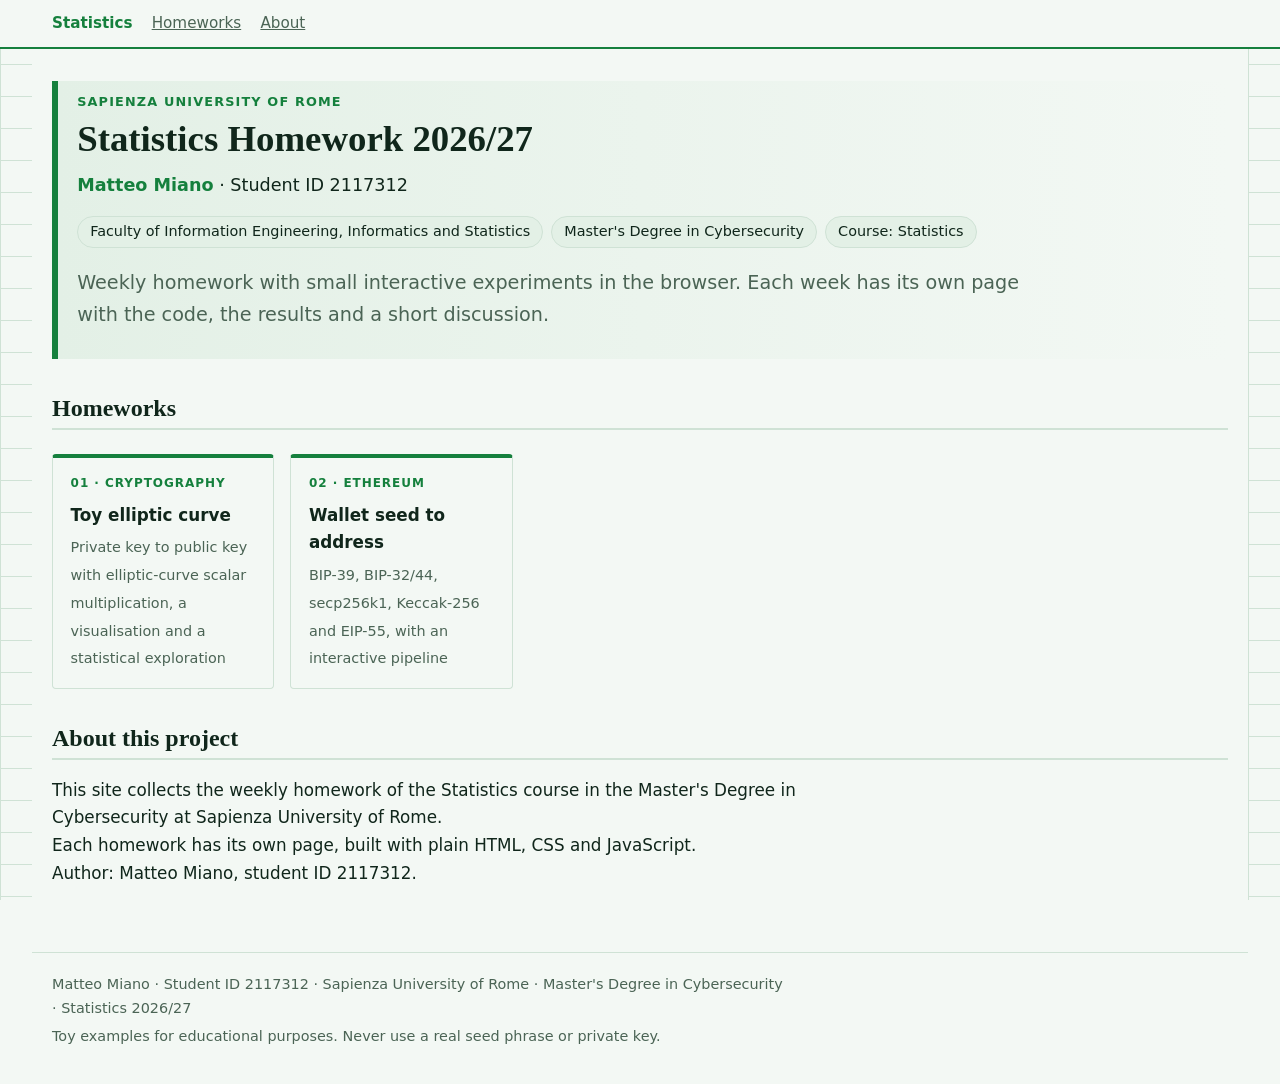
==== index.html @ bf19e07c "Add Homework 1 and 2" ====
<!DOCTYPE html>
<html lang="en">
<head>
<meta charset="utf-8">
<meta name="viewport" content="width=device-width, initial-scale=1">
<title>Statistics Homework 2026/27 | Sapienza</title>
<link rel="stylesheet" href="style.css">
</head>
<body>
<header class="site"><span class="brand">Statistics</span><a href="#homeworks">Homeworks</a><a href="#about">About</a></header>
<main>
  <div class="hero">
    <p class="eyebrow">Sapienza University of Rome</p>
    <h1>Statistics Homework 2026/27</h1>
    <p class="author"><strong>Matteo Miano</strong> · Student ID 2117312</p>
    <ul class="facts">
      <li>Faculty of Information Engineering, Informatics and Statistics</li>
      <li>Master's Degree in Cybersecurity</li>
      <li>Course: Statistics</li>
    </ul>
    <p class="lead">Weekly homework with small interactive experiments in the browser. Each week has its own page with the code, the results and a short discussion.</p>
  </div>

  <h2 id="homeworks">Homeworks</h2>
  <ul class="hw-grid">
    <li>
      <a class="hw-card" href="homework-01/index.html">
        <span class="tag">01 · Cryptography</span>
        <span class="name">Toy elliptic curve</span>
        <span class="meta">Private key to public key with elliptic-curve scalar multiplication, a visualisation and a statistical exploration</span>
      </a>
    </li>
    <li>
      <a class="hw-card" href="homework-02/index.html">
        <span class="tag">02 · Ethereum</span>
        <span class="name">Wallet seed to address</span>
        <span class="meta">BIP-39, BIP-32/44, secp256k1, Keccak-256 and EIP-55, with an interactive pipeline</span>
      </a>
    </li>
    <!-- Next homework: copy a block above, change the tag, name, text and link (homework-03/index.html).
         Not ready yet? Use this version instead (not clickable):
    <li>
      <div class="hw-card soon">
        <span class="tag">03</span>
        <span class="name">Coming soon</span>
      </div>
    </li>
    -->
  </ul>

  <h2 id="about">About this project</h2>
  <p>This site collects the weekly homework of the Statistics course in the Master's Degree in Cybersecurity at Sapienza University of Rome. 
    <br>Each homework has its own page, built with plain HTML, CSS and JavaScript. 
    <br>Author: Matteo Miano, student ID 2117312.</p>
</main>
<footer>
  <p>Matteo Miano · Student ID 2117312 · Sapienza University of Rome · Master's Degree in Cybersecurity · Statistics 2026/27</p>
  <p>Toy examples for educational purposes. Never use a real seed phrase or private key.</p>
</footer>
</body>
</html>
---- style.css ----
:root{
  --ink:#14213d; --muted:#5b6578; --paper:#f5f7fa; --line:#d5dbe6;
  --accent:#c2410c; --code-bg:#e9edf4;
  --serif:Georgia,"Times New Roman",serif;
  --sans:system-ui,-apple-system,"Segoe UI",Roboto,sans-serif;
  --mono:ui-monospace,SFMono-Regular,Menlo,Consolas,monospace;
}
@media (prefers-color-scheme:dark){
  :root{--ink:#e8ecf4; --muted:#9aa5ba; --paper:#0f1626; --line:#26314a; --accent:#fb923c; --code-bg:#1a2338;}
}
*{box-sizing:border-box}
html{-webkit-text-size-adjust:100%}
body{
  margin:0; color:var(--ink); background-color:var(--paper);
  background-image:linear-gradient(var(--line) 1px,transparent 1px),linear-gradient(90deg,var(--line) 1px,transparent 1px);
  background-size:32px 32px; background-attachment:fixed;
  font:1.05rem/1.65 var(--sans);
}
main,header.site,footer{max-width:46rem;margin:0 auto;padding:0 1.25rem}
header.site{padding-top:1.25rem;padding-bottom:.5rem;font-size:.95rem;color:var(--muted)}
header.site a{color:var(--muted)}
main{padding-top:1.5rem;padding-bottom:3rem;background:var(--paper)}
h1,h2,h3{font-family:var(--serif);line-height:1.2;font-weight:700}
h1{font-size:2.3rem;margin:.5rem 0 1rem}
h2{font-size:1.5rem;margin:2.2rem 0 .6rem}
h3{font-size:1.15rem;margin:1.5rem 0 .4rem}
p,li{max-width:68ch}
a{color:var(--accent)}
a:focus-visible,button:focus-visible,input:focus-visible{outline:3px solid var(--accent);outline-offset:2px}
code,pre,output{font-family:var(--mono);font-size:.92em}
code{background:var(--code-bg);padding:.1em .35em;border-radius:3px}
pre{background:var(--code-bg);padding:1rem;overflow-x:auto;border-radius:4px}
.lead{font-size:1.2rem;color:var(--muted)}
.hw-list{list-style:none;padding:0;margin:1.5rem 0}
.hw-list li{border-top:1px solid var(--line);padding:1rem 0}
.hw-list li:last-child{border-bottom:1px solid var(--line)}
.hw-list .status{color:var(--muted);font-size:.9rem}
.todo{border-left:4px solid var(--accent);padding:.1rem 1rem;color:var(--muted);background:var(--code-bg)}
.table-wrap{overflow-x:auto}
table{border-collapse:collapse;width:100%}
th,td{border-bottom:1px solid var(--line);padding:.4rem .7rem;text-align:left}
label{display:inline-block;margin:.3rem 1rem .3rem 0}
input{font:inherit;width:5rem;padding:.3rem .5rem;border:1px solid var(--line);background:var(--paper);color:var(--ink);border-radius:3px}
button{font:inherit;padding:.45rem 1rem;border:0;border-radius:3px;background:var(--ink);color:var(--paper);cursor:pointer}
canvas{max-width:100%;height:auto;border:1px solid var(--line);background:var(--paper)}
footer{padding-top:1rem;padding-bottom:2rem;color:var(--muted);font-size:.9rem;border-top:1px solid var(--line);background:var(--paper)}
footer p{margin:.25rem 0}
@media (max-width:30rem){h1{font-size:1.8rem}}

/* Landing page: grid of homework cards */
.hw-grid{display:grid;grid-template-columns:repeat(auto-fill,minmax(13rem,1fr));gap:1rem;margin:1.5rem 0;padding:0;list-style:none}
.hw-card{display:block;height:100%;padding:1rem 1.1rem;border:1px solid var(--line);background:var(--paper);color:var(--ink);text-decoration:none;border-radius:4px}
a.hw-card:hover{border-color:var(--accent)}
.hw-card .num{font:700 2rem/1 var(--serif);color:var(--accent)}
.hw-card .name{display:block;margin:.5rem 0 .25rem;font-weight:600}
.hw-card .meta{font-size:.9rem;color:var(--muted)}
.hw-card.soon{border-style:dashed;color:var(--muted)}
.hw-card.soon .num{color:var(--muted)}

.hw-card .num.small{font-size:1.4rem}
.msg{color:var(--accent);min-height:1.5em}
.bar{display:inline-block;height:.8rem;background:var(--accent);vertical-align:middle}
select{font:inherit;padding:.3rem .5rem;border:1px solid var(--line);background:var(--paper);color:var(--ink);border-radius:3px}
button:disabled{opacity:.5;cursor:default}
h4{font-family:var(--serif);margin:1.2rem 0 .3rem}
.note{border-left:4px solid var(--accent);padding:.1rem 1rem;background:var(--code-bg)}
.flow{font-family:var(--serif);font-size:1.15rem;line-height:1.8}
td code,th code{white-space:nowrap}
.break{word-break:break-all}

/* Green theme and new components */
:root{--ink:#10261b;--muted:#4b6455;--paper:#f3f8f4;--line:#cfe2d5;--accent:#15803d;--code-bg:#e3f0e6}
@media (prefers-color-scheme:dark){:root{--ink:#e4f2e8;--muted:#9bb8a5;--paper:#0b1710;--line:#1d3a2a;--accent:#4ade80;--code-bg:#13281c}}
button{background:var(--accent);color:#fff;font-weight:600}
@media (prefers-color-scheme:dark){button{color:#052e16}}
header.site{position:sticky;top:0;z-index:5;max-width:none;background:var(--paper);border-bottom:2px solid var(--accent);padding:.7rem max(1.25rem,calc((100% - 46rem)/2));display:flex;gap:1.2rem;flex-wrap:wrap;align-items:center}
header.site .brand{font-weight:700;color:var(--accent)}
.hero{border-left:6px solid var(--accent);padding:.6rem 1.2rem;margin:1rem 0 2rem;background:linear-gradient(90deg,var(--code-bg),transparent)}
.hero h1{margin:.3rem 0 .6rem}
.eyebrow{font-size:.8rem;letter-spacing:.09em;text-transform:uppercase;color:var(--accent);font-weight:700;margin:0}
.facts{list-style:none;padding:0;display:flex;flex-wrap:wrap;gap:.5rem;margin:1rem 0 .4rem}
.facts li{background:var(--code-bg);border:1px solid var(--line);padding:.2rem .75rem;border-radius:999px;font-size:.9rem}
.hw-card{border-top:4px solid var(--accent);transition:transform .15s,box-shadow .15s}
a.hw-card:hover{transform:translateY(-2px);box-shadow:0 4px 14px rgba(21,128,61,.2)}
.tag{display:block;font-size:.75rem;letter-spacing:.08em;text-transform:uppercase;color:var(--accent);font-weight:700}
.toc{border:1px solid var(--line);background:var(--code-bg);padding:.6rem 1rem;border-radius:4px;font-size:.95rem;margin:1rem 0}
.toc a{margin-right:.9rem;white-space:nowrap}
.pager{display:flex;justify-content:space-between;gap:1rem;margin-top:2.5rem;padding-top:1rem;border-top:1px solid var(--line)}
.legend{font-size:.9rem;color:var(--muted)}
.dot{display:inline-block;width:.8rem;height:.8rem;border-radius:50%;vertical-align:middle;margin:0 .3rem 0 .8rem}
.dot.grey{background:var(--muted)}.dot.acc{background:var(--accent)}.dot.ring{border:3px solid var(--ink)}
.refs li{margin:.3rem 0}
ol.demo li{margin:.8rem 0}
ol.demo code{display:block;margin-top:.2rem;word-break:break-all}
html{scroll-behavior:smooth;scroll-padding-top:4rem}

/* v3: wide layout, compact components, animations */
main,footer{max-width:76rem}
header.site{padding-left:max(1.25rem,calc((100% - 76rem)/2 + 1.25rem));padding-right:1.25rem}
header.site span{color:var(--muted)}
main{padding-top:1rem}
p,li{max-width:80ch}
.cols2 p,.cols2 li,.card p,.card li,.panel p,.panel li{max-width:none}
.cols2{columns:2 24rem;column-gap:2.5rem}
.cols2>*{break-inside:avoid-column}
.cols2 h4:first-child,.cols2 h3:first-child{margin-top:0}
.split{display:grid;grid-template-columns:minmax(0,1fr) minmax(0,1fr);gap:2rem;align-items:start}
@media (max-width:60rem){.split{grid-template-columns:minmax(0,1fr)}}
.panel{border:1px solid var(--line);background:var(--code-bg);border-radius:6px;padding:1rem 1.2rem}
.split>.panel.sticky{position:sticky;top:6.2rem}
.grid2{display:grid;grid-template-columns:repeat(auto-fit,minmax(20rem,1fr));gap:1.5rem}
.cards{display:grid;grid-template-columns:repeat(auto-fit,minmax(22rem,1fr));gap:1rem;margin:1rem 0}
.card{border:1px solid var(--line);border-top:4px solid var(--accent);border-radius:6px;padding:.2rem 1.1rem 1rem;background:var(--paper)}
.card h3{margin:.8rem 0 .4rem}
.hero.small{margin:.5rem 0 1rem}
section{margin-bottom:1rem}
h2{border-bottom:2px solid var(--line);padding-bottom:.3rem}
/* contents bar */
.toc{position:sticky;top:2.95rem;z-index:4;display:flex;gap:.4rem;align-items:center;overflow-x:auto;white-space:nowrap;padding:.5rem .6rem;margin:.5rem 0 1.2rem;border:1px solid var(--line);border-radius:999px;background:var(--paper);box-shadow:0 2px 8px rgba(0,0,0,.06)}
.toc-title{font-size:.75rem;letter-spacing:.09em;text-transform:uppercase;color:var(--accent);font-weight:700;padding:0 .6rem}
.toc a{display:inline-flex;gap:.45rem;align-items:center;padding:.3rem .8rem;border-radius:999px;color:var(--ink);text-decoration:none;font-size:.9rem;margin:0}
.toc a b{display:inline-grid;place-items:center;width:1.3rem;height:1.3rem;border-radius:50%;background:var(--code-bg);color:var(--accent);font-size:.75rem}
.toc a:hover{background:var(--code-bg)}
.toc a.active{background:var(--accent);color:#fff}
.toc a.active b{background:#fff;color:var(--accent)}
@media (prefers-color-scheme:dark){.toc a.active{color:#052e16}.toc a.active b{background:#052e16;color:var(--accent)}}
/* compact data */
.chips{list-style:none;display:flex;flex-wrap:wrap;gap:.5rem;padding:0;margin:.8rem 0}
.chips li{border:1px solid var(--line);background:var(--paper);border-radius:6px;padding:.25rem .65rem;font-size:.92rem;animation:pop .35s both}
.chips li b{color:var(--accent);margin-right:.35rem}
.ok{color:var(--accent);font-style:normal}.bad{color:#b91c1c;font-style:normal}
.result{font-size:1.1rem}
.result output{font-weight:700;color:var(--accent)}
.chart h4{margin:.2rem 0 .4rem}
.vbars{display:flex;align-items:flex-end;gap:3px;height:150px;border-bottom:2px solid var(--line);padding-top:1rem}
.vb{flex:1;min-width:0;height:100%;display:flex;flex-direction:column;justify-content:flex-end;align-items:center;font-size:.7rem;position:relative}
.vb span{display:block;width:100%;background:var(--accent);border-radius:3px 3px 0 0;transform-origin:bottom;animation:grow .7s ease-out both}
.vb b{font-weight:600;color:var(--muted);font-size:.68rem}
.vb i{position:absolute;bottom:-1.3rem;font-style:normal;color:var(--muted)}
.vbars+*{margin-top:1.6rem}
.t-compact th,.t-compact td{padding:.3rem .55rem;text-align:center;font-size:.92rem}
.t-compact th:first-child,.t-compact td:first-child{text-align:left;font-weight:600}
.stages{display:flex;flex-wrap:wrap;gap:.4rem;margin:.8rem 0}
.stages span{padding:.3rem .8rem;border-radius:999px;border:1px solid var(--line);color:var(--muted);transition:all .4s}
.stages span.done{background:var(--code-bg);color:var(--ink);border-color:var(--accent)}
.stages span.now{background:var(--accent);color:#fff;transform:scale(1.06)}
@media (prefers-color-scheme:dark){.stages span.now{color:#052e16}}
.progress{height:6px;background:var(--line);border-radius:3px;overflow:hidden;margin:.4rem 0 .8rem}
.progress div{height:100%;width:0;background:var(--accent);transition:width .5s}
ol.demo{padding-left:1.2rem}
ol.demo li{animation:pop .45s both;max-width:none}
select#t2-speed,select#t3-g{margin-right:.8rem}
@keyframes pop{from{opacity:0;transform:translateY(8px)}to{opacity:1;transform:none}}
@keyframes grow{from{transform:scaleY(0)}to{transform:scaleY(1)}}
@media (prefers-reduced-motion:reduce){*{animation:none!important;transition:none!important}}

/* v4: author line, numbered cards in row order, static contents */
.author{font-size:1.1rem;margin:.1rem 0 .9rem}
.author strong{color:var(--accent)}
.cards{counter-reset:c}
.cards.c3{grid-template-columns:repeat(3,minmax(0,1fr))}
.cards.c4{grid-template-columns:repeat(4,minmax(0,1fr))}
@media (max-width:62rem){.cards.c3,.cards.c4{grid-template-columns:repeat(2,minmax(0,1fr))}}
@media (max-width:38rem){.cards.c3,.cards.c4{grid-template-columns:minmax(0,1fr)}}
.cards .card{position:relative}
.cards .card::before{counter-increment:c;content:counter(c);position:absolute;top:.6rem;right:.7rem;display:grid;place-items:center;width:1.6rem;height:1.6rem;border-radius:50%;background:var(--accent);color:#fff;font-size:.8rem;font-weight:700}
@media (prefers-color-scheme:dark){.cards .card::before{color:#052e16}}
.card h3{padding-right:2.2rem}
.cards.mini{gap:.7rem}
.cards.mini .card{padding:.6rem .9rem .7rem;border-top-width:3px}
.cards.mini .card strong{display:block;padding-right:2rem;margin-bottom:.15rem}
.cards.mini .card span{display:block;font-size:.9rem}
.cards.mini .card em{display:block;font-size:.85rem;color:var(--muted);font-style:normal;margin-top:.25rem}
.toc{position:static;flex-wrap:wrap;overflow:visible;white-space:normal;border-radius:10px;box-shadow:none}
.totop{position:fixed;right:1rem;bottom:1rem;z-index:6;background:var(--accent);color:#fff;text-decoration:none;font-weight:600;font-size:.9rem;padding:.5rem .9rem;border-radius:999px;box-shadow:0 2px 10px rgba(0,0,0,.25);opacity:0;pointer-events:none;transition:opacity .25s}
.totop.show{opacity:1;pointer-events:auto}
@media (prefers-color-scheme:dark){.totop{color:#052e16}}
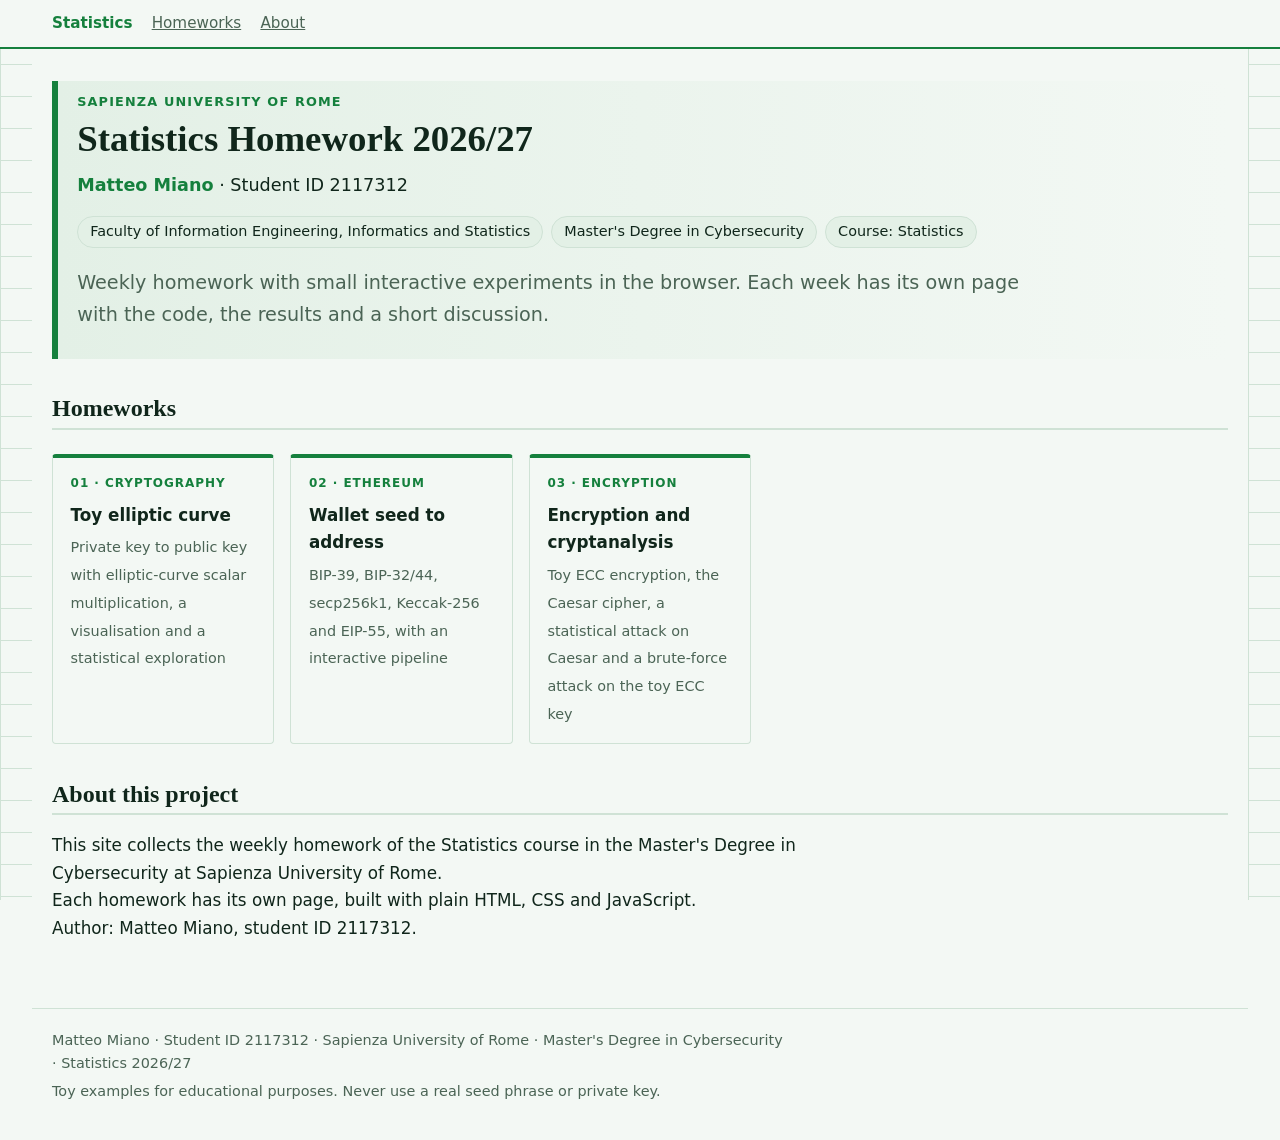
==== commit c8a18f38: "Add Homework 3" ====
--- a/index.html
+++ b/index.html
@@ -37,11 +37,18 @@
         <span class="meta">BIP-39, BIP-32/44, secp256k1, Keccak-256 and EIP-55, with an interactive pipeline</span>
       </a>
     </li>
-    <!-- Next homework: copy a block above, change the tag, name, text and link (homework-03/index.html).
+    <li>
+      <a class="hw-card" href="homework-03/index.html">
+        <span class="tag">03 · Encryption</span>
+        <span class="name">Encryption and cryptanalysis</span>
+        <span class="meta">Toy ECC encryption, the Caesar cipher, a statistical attack on Caesar and a brute-force attack on the toy ECC key</span>
+      </a>
+    </li>
+    <!-- Next homework: copy a block above, change the tag, name, text and link (homework-04/index.html).
          Not ready yet? Use this version instead (not clickable):
     <li>
       <div class="hw-card soon">
-        <span class="tag">03</span>
+        <span class="tag">04</span>
         <span class="name">Coming soon</span>
       </div>
     </li>
@@ -49,9 +56,7 @@
   </ul>
 
   <h2 id="about">About this project</h2>
-  <p>This site collects the weekly homework of the Statistics course in the Master's Degree in Cybersecurity at Sapienza University of Rome. 
-    <br>Each homework has its own page, built with plain HTML, CSS and JavaScript. 
-    <br>Author: Matteo Miano, student ID 2117312.</p>
+  <p>This site collects the weekly homework of the Statistics course in the Master's Degree in Cybersecurity at Sapienza University of Rome. <br>Each homework has its own page, built with plain HTML, CSS and JavaScript. <br>Author: Matteo Miano, student ID 2117312.</p>
 </main>
 <footer>
   <p>Matteo Miano · Student ID 2117312 · Sapienza University of Rome · Master's Degree in Cybersecurity · Statistics 2026/27</p>
--- a/style.css
+++ b/style.css
@@ -175,3 +175,13 @@
 .totop{position:fixed;right:1rem;bottom:1rem;z-index:6;background:var(--accent);color:#fff;text-decoration:none;font-weight:600;font-size:.9rem;padding:.5rem .9rem;border-radius:999px;box-shadow:0 2px 10px rgba(0,0,0,.25);opacity:0;pointer-events:none;transition:opacity .25s}
 .totop.show{opacity:1;pointer-events:auto}
 @media (prefers-color-scheme:dark){.totop{color:#052e16}}
+
+/* Homework 3 */
+.kv{display:grid;grid-template-columns:6.5rem minmax(0,1fr);gap:.25rem .7rem;font-size:.88rem;margin:.6rem 0}
+.kv dt{color:var(--muted)}
+.kv dd{margin:0;word-break:break-all;font-family:var(--mono);font-size:.82rem}
+.vb.best span{background:#b45309}
+textarea{font:inherit;width:100%;min-height:6rem;padding:.5rem;border:1px solid var(--line);background:var(--paper);color:var(--ink);border-radius:4px}
+.alpha{font-family:var(--mono)}
+.alpha td,.alpha th{padding:.15rem .3rem;font-size:.8rem}
+.out{font-family:var(--mono);word-break:break-all;background:var(--paper);border:1px solid var(--line);border-radius:4px;padding:.4rem .6rem;margin:.3rem 0}
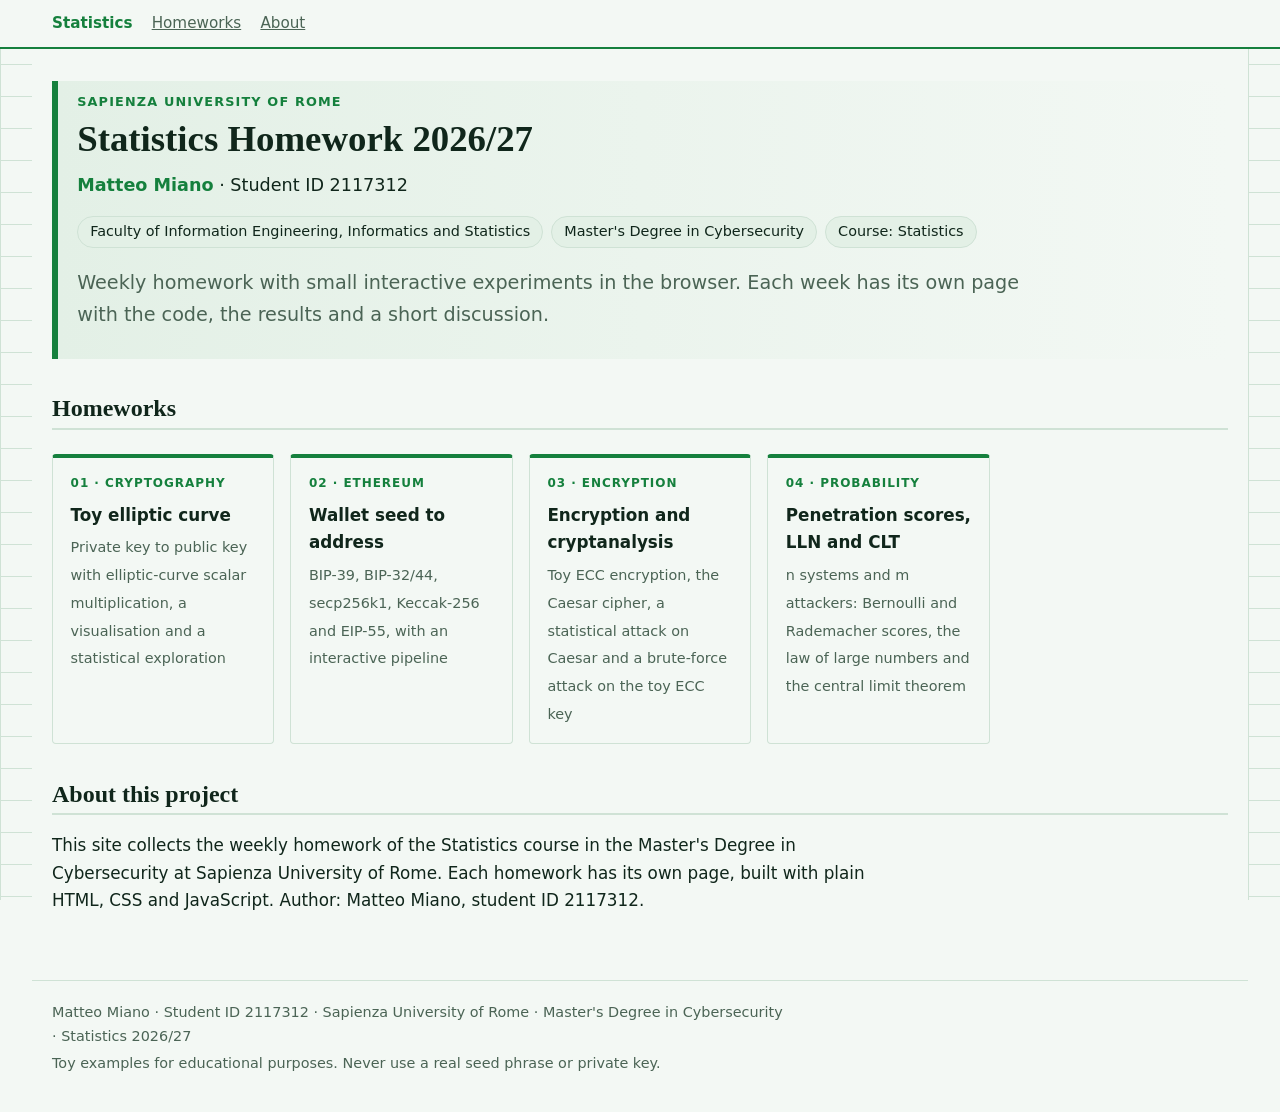
==== commit 395c3911: "Add Homework 4" ====
--- a/index.html
+++ b/index.html
@@ -44,11 +44,18 @@
         <span class="meta">Toy ECC encryption, the Caesar cipher, a statistical attack on Caesar and a brute-force attack on the toy ECC key</span>
       </a>
     </li>
-    <!-- Next homework: copy a block above, change the tag, name, text and link (homework-04/index.html).
+    <li>
+      <a class="hw-card" href="homework-04/index.html">
+        <span class="tag">04 · Probability</span>
+        <span class="name">Penetration scores, LLN and CLT</span>
+        <span class="meta">n systems and m attackers: Bernoulli and Rademacher scores, the law of large numbers and the central limit theorem</span>
+      </a>
+    </li>
+    <!-- Next homework: copy a block above, change the tag, name, text and link (homework-05/index.html).
          Not ready yet? Use this version instead (not clickable):
     <li>
       <div class="hw-card soon">
-        <span class="tag">04</span>
+        <span class="tag">05</span>
         <span class="name">Coming soon</span>
       </div>
     </li>
@@ -56,7 +63,7 @@
   </ul>
 
   <h2 id="about">About this project</h2>
-  <p>This site collects the weekly homework of the Statistics course in the Master's Degree in Cybersecurity at Sapienza University of Rome. <br>Each homework has its own page, built with plain HTML, CSS and JavaScript. <br>Author: Matteo Miano, student ID 2117312.</p>
+  <p>This site collects the weekly homework of the Statistics course in the Master's Degree in Cybersecurity at Sapienza University of Rome. Each homework has its own page, built with plain HTML, CSS and JavaScript. Author: Matteo Miano, student ID 2117312.</p>
 </main>
 <footer>
   <p>Matteo Miano · Student ID 2117312 · Sapienza University of Rome · Master's Degree in Cybersecurity · Statistics 2026/27</p>
--- a/style.css
+++ b/style.css
@@ -185,3 +185,34 @@
 .alpha{font-family:var(--mono)}
 .alpha td,.alpha th{padding:.15rem .3rem;font-size:.8rem}
 .out{font-family:var(--mono);word-break:break-all;background:var(--paper);border:1px solid var(--line);border-radius:4px;padding:.4rem .6rem;margin:.3rem 0}
+
+/* Homework 4 */
+.pgrid{display:grid;grid-template-columns:repeat(auto-fit,minmax(24rem,1fr));gap:1rem;margin:1rem 0}
+.pgrid canvas,.dgrid canvas{width:100%;height:auto;border:1px solid var(--line);background:var(--paper);border-radius:4px}
+.dgrid{display:grid;grid-template-columns:repeat(auto-fit,minmax(13rem,1fr));gap:.6rem}
+.drow{margin:.8rem 0}
+.drow h4{margin:.2rem 0}
+.formula{font-family:var(--serif);font-size:1.1rem}
+
+/* Homework 4: key cards, selected-model toggles */
+.kgrid{display:grid;grid-template-columns:repeat(auto-fit,minmax(15rem,1fr));gap:.8rem;margin:.8rem 0 1.2rem}
+.kgrid.k2{grid-template-columns:repeat(auto-fit,minmax(20rem,1fr))}
+.kgrid.k1{grid-template-columns:minmax(0,1fr)}
+.kcard{border:1px solid var(--line);border-top:4px solid var(--accent);border-radius:6px;padding:.5rem .9rem .8rem;background:var(--paper)}
+.kcard h4{margin:.1rem 0 .25rem;font-size:1.05rem}
+.kcard p{margin:.3rem 0;max-width:none;font-size:.95rem}
+.kcard .tag{margin-top:.2rem}
+.kcard .formula{font-size:1.1rem;margin:.15rem 0}
+.kcard canvas{width:100%;height:auto;margin:.3rem 0;border-radius:4px;border:1px solid var(--line)}
+.kcard .dgrid{margin:.4rem 0}
+.kcard.wide{grid-column:1/-1}
+main[data-model="rademacher"] .only-b{display:none}
+main[data-model="bernoulli"] .only-r{display:none}
+.controls{display:flex;flex-wrap:wrap;gap:.6rem 1.2rem;align-items:end;margin-bottom:.4rem}
+.controls label{display:flex;flex-direction:column;gap:.15rem;font-size:.85rem;color:var(--muted);margin:0}
+.controls input,.controls select{width:7.5rem;color:var(--ink)}
+.controls input:disabled{opacity:.45}
+
+.runlist{padding-left:1.1rem;margin:.4rem 0}
+.runlist li{margin:.3rem 0;max-width:none}
+.stat{font-size:.9rem;color:var(--muted);margin:.4rem 0 0;max-width:none}
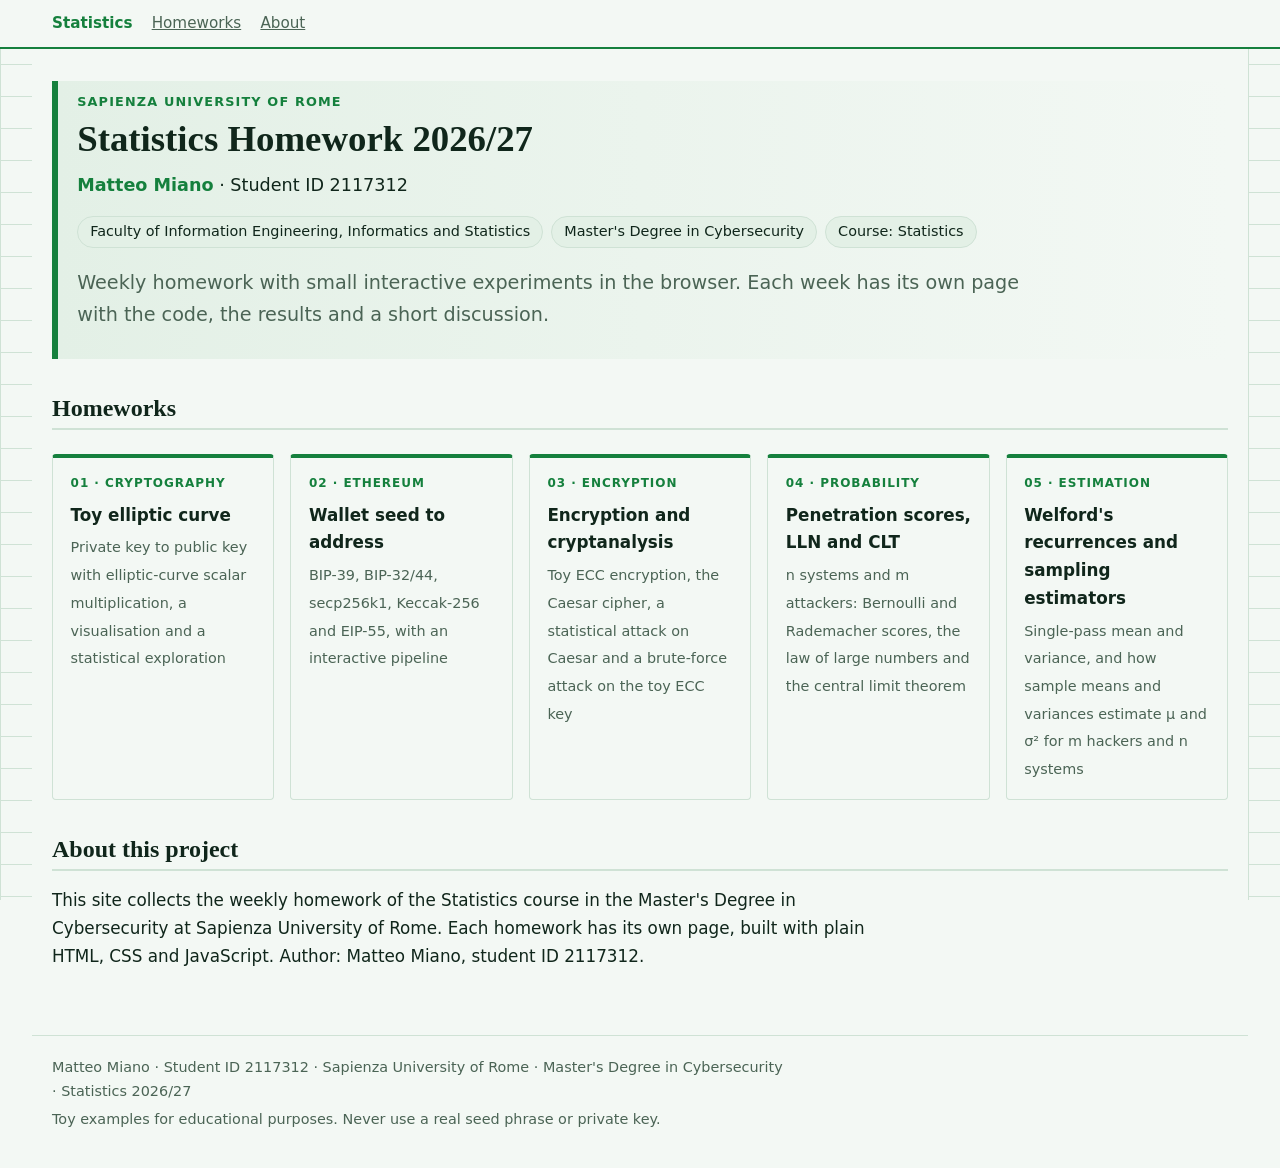
==== commit f7df7f72: "Add Homework 5 + refactor code of hm 1,2,3,4" ====
--- a/index.html
+++ b/index.html
@@ -51,11 +51,18 @@
         <span class="meta">n systems and m attackers: Bernoulli and Rademacher scores, the law of large numbers and the central limit theorem</span>
       </a>
     </li>
-    <!-- Next homework: copy a block above, change the tag, name, text and link (homework-05/index.html).
+    <li>
+      <a class="hw-card" href="homework-05/index.html">
+        <span class="tag">05 · Estimation</span>
+        <span class="name">Welford's recurrences and sampling estimators</span>
+        <span class="meta">Single-pass mean and variance, and how sample means and variances estimate μ and σ² for m hackers and n systems</span>
+      </a>
+    </li>
+    <!-- Next homework: copy a block above, change the tag, name, text and link (homework-06/index.html).
          Not ready yet? Use this version instead (not clickable):
     <li>
       <div class="hw-card soon">
-        <span class="tag">05</span>
+        <span class="tag">06</span>
         <span class="name">Coming soon</span>
       </div>
     </li>
--- a/style.css
+++ b/style.css
@@ -1,218 +1,1011 @@
-:root{
-  --ink:#14213d; --muted:#5b6578; --paper:#f5f7fa; --line:#d5dbe6;
-  --accent:#c2410c; --code-bg:#e9edf4;
-  --serif:Georgia,"Times New Roman",serif;
-  --sans:system-ui,-apple-system,"Segoe UI",Roboto,sans-serif;
-  --mono:ui-monospace,SFMono-Regular,Menlo,Consolas,monospace;
-}
-@media (prefers-color-scheme:dark){
-  :root{--ink:#e8ecf4; --muted:#9aa5ba; --paper:#0f1626; --line:#26314a; --accent:#fb923c; --code-bg:#1a2338;}
-}
-*{box-sizing:border-box}
-html{-webkit-text-size-adjust:100%}
-body{
-  margin:0; color:var(--ink); background-color:var(--paper);
-  background-image:linear-gradient(var(--line) 1px,transparent 1px),linear-gradient(90deg,var(--line) 1px,transparent 1px);
-  background-size:32px 32px; background-attachment:fixed;
-  font:1.05rem/1.65 var(--sans);
-}
-main,header.site,footer{max-width:46rem;margin:0 auto;padding:0 1.25rem}
-header.site{padding-top:1.25rem;padding-bottom:.5rem;font-size:.95rem;color:var(--muted)}
-header.site a{color:var(--muted)}
-main{padding-top:1.5rem;padding-bottom:3rem;background:var(--paper)}
-h1,h2,h3{font-family:var(--serif);line-height:1.2;font-weight:700}
-h1{font-size:2.3rem;margin:.5rem 0 1rem}
-h2{font-size:1.5rem;margin:2.2rem 0 .6rem}
-h3{font-size:1.15rem;margin:1.5rem 0 .4rem}
-p,li{max-width:68ch}
-a{color:var(--accent)}
-a:focus-visible,button:focus-visible,input:focus-visible{outline:3px solid var(--accent);outline-offset:2px}
-code,pre,output{font-family:var(--mono);font-size:.92em}
-code{background:var(--code-bg);padding:.1em .35em;border-radius:3px}
-pre{background:var(--code-bg);padding:1rem;overflow-x:auto;border-radius:4px}
-.lead{font-size:1.2rem;color:var(--muted)}
-.hw-list{list-style:none;padding:0;margin:1.5rem 0}
-.hw-list li{border-top:1px solid var(--line);padding:1rem 0}
-.hw-list li:last-child{border-bottom:1px solid var(--line)}
-.hw-list .status{color:var(--muted);font-size:.9rem}
-.todo{border-left:4px solid var(--accent);padding:.1rem 1rem;color:var(--muted);background:var(--code-bg)}
-.table-wrap{overflow-x:auto}
-table{border-collapse:collapse;width:100%}
-th,td{border-bottom:1px solid var(--line);padding:.4rem .7rem;text-align:left}
-label{display:inline-block;margin:.3rem 1rem .3rem 0}
-input{font:inherit;width:5rem;padding:.3rem .5rem;border:1px solid var(--line);background:var(--paper);color:var(--ink);border-radius:3px}
-button{font:inherit;padding:.45rem 1rem;border:0;border-radius:3px;background:var(--ink);color:var(--paper);cursor:pointer}
-canvas{max-width:100%;height:auto;border:1px solid var(--line);background:var(--paper)}
-footer{padding-top:1rem;padding-bottom:2rem;color:var(--muted);font-size:.9rem;border-top:1px solid var(--line);background:var(--paper)}
-footer p{margin:.25rem 0}
-@media (max-width:30rem){h1{font-size:1.8rem}}
-
-/* Landing page: grid of homework cards */
-.hw-grid{display:grid;grid-template-columns:repeat(auto-fill,minmax(13rem,1fr));gap:1rem;margin:1.5rem 0;padding:0;list-style:none}
-.hw-card{display:block;height:100%;padding:1rem 1.1rem;border:1px solid var(--line);background:var(--paper);color:var(--ink);text-decoration:none;border-radius:4px}
-a.hw-card:hover{border-color:var(--accent)}
-.hw-card .num{font:700 2rem/1 var(--serif);color:var(--accent)}
-.hw-card .name{display:block;margin:.5rem 0 .25rem;font-weight:600}
-.hw-card .meta{font-size:.9rem;color:var(--muted)}
-.hw-card.soon{border-style:dashed;color:var(--muted)}
-.hw-card.soon .num{color:var(--muted)}
-
-.hw-card .num.small{font-size:1.4rem}
-.msg{color:var(--accent);min-height:1.5em}
-.bar{display:inline-block;height:.8rem;background:var(--accent);vertical-align:middle}
-select{font:inherit;padding:.3rem .5rem;border:1px solid var(--line);background:var(--paper);color:var(--ink);border-radius:3px}
-button:disabled{opacity:.5;cursor:default}
-h4{font-family:var(--serif);margin:1.2rem 0 .3rem}
-.note{border-left:4px solid var(--accent);padding:.1rem 1rem;background:var(--code-bg)}
-.flow{font-family:var(--serif);font-size:1.15rem;line-height:1.8}
-td code,th code{white-space:nowrap}
-.break{word-break:break-all}
-
-/* Green theme and new components */
-:root{--ink:#10261b;--muted:#4b6455;--paper:#f3f8f4;--line:#cfe2d5;--accent:#15803d;--code-bg:#e3f0e6}
-@media (prefers-color-scheme:dark){:root{--ink:#e4f2e8;--muted:#9bb8a5;--paper:#0b1710;--line:#1d3a2a;--accent:#4ade80;--code-bg:#13281c}}
-button{background:var(--accent);color:#fff;font-weight:600}
-@media (prefers-color-scheme:dark){button{color:#052e16}}
-header.site{position:sticky;top:0;z-index:5;max-width:none;background:var(--paper);border-bottom:2px solid var(--accent);padding:.7rem max(1.25rem,calc((100% - 46rem)/2));display:flex;gap:1.2rem;flex-wrap:wrap;align-items:center}
-header.site .brand{font-weight:700;color:var(--accent)}
-.hero{border-left:6px solid var(--accent);padding:.6rem 1.2rem;margin:1rem 0 2rem;background:linear-gradient(90deg,var(--code-bg),transparent)}
-.hero h1{margin:.3rem 0 .6rem}
-.eyebrow{font-size:.8rem;letter-spacing:.09em;text-transform:uppercase;color:var(--accent);font-weight:700;margin:0}
-.facts{list-style:none;padding:0;display:flex;flex-wrap:wrap;gap:.5rem;margin:1rem 0 .4rem}
-.facts li{background:var(--code-bg);border:1px solid var(--line);padding:.2rem .75rem;border-radius:999px;font-size:.9rem}
-.hw-card{border-top:4px solid var(--accent);transition:transform .15s,box-shadow .15s}
-a.hw-card:hover{transform:translateY(-2px);box-shadow:0 4px 14px rgba(21,128,61,.2)}
-.tag{display:block;font-size:.75rem;letter-spacing:.08em;text-transform:uppercase;color:var(--accent);font-weight:700}
-.toc{border:1px solid var(--line);background:var(--code-bg);padding:.6rem 1rem;border-radius:4px;font-size:.95rem;margin:1rem 0}
-.toc a{margin-right:.9rem;white-space:nowrap}
-.pager{display:flex;justify-content:space-between;gap:1rem;margin-top:2.5rem;padding-top:1rem;border-top:1px solid var(--line)}
-.legend{font-size:.9rem;color:var(--muted)}
-.dot{display:inline-block;width:.8rem;height:.8rem;border-radius:50%;vertical-align:middle;margin:0 .3rem 0 .8rem}
-.dot.grey{background:var(--muted)}.dot.acc{background:var(--accent)}.dot.ring{border:3px solid var(--ink)}
-.refs li{margin:.3rem 0}
-ol.demo li{margin:.8rem 0}
-ol.demo code{display:block;margin-top:.2rem;word-break:break-all}
-html{scroll-behavior:smooth;scroll-padding-top:4rem}
-
-/* v3: wide layout, compact components, animations */
-main,footer{max-width:76rem}
-header.site{padding-left:max(1.25rem,calc((100% - 76rem)/2 + 1.25rem));padding-right:1.25rem}
-header.site span{color:var(--muted)}
-main{padding-top:1rem}
-p,li{max-width:80ch}
-.cols2 p,.cols2 li,.card p,.card li,.panel p,.panel li{max-width:none}
-.cols2{columns:2 24rem;column-gap:2.5rem}
-.cols2>*{break-inside:avoid-column}
-.cols2 h4:first-child,.cols2 h3:first-child{margin-top:0}
-.split{display:grid;grid-template-columns:minmax(0,1fr) minmax(0,1fr);gap:2rem;align-items:start}
-@media (max-width:60rem){.split{grid-template-columns:minmax(0,1fr)}}
-.panel{border:1px solid var(--line);background:var(--code-bg);border-radius:6px;padding:1rem 1.2rem}
-.split>.panel.sticky{position:sticky;top:6.2rem}
-.grid2{display:grid;grid-template-columns:repeat(auto-fit,minmax(20rem,1fr));gap:1.5rem}
-.cards{display:grid;grid-template-columns:repeat(auto-fit,minmax(22rem,1fr));gap:1rem;margin:1rem 0}
-.card{border:1px solid var(--line);border-top:4px solid var(--accent);border-radius:6px;padding:.2rem 1.1rem 1rem;background:var(--paper)}
-.card h3{margin:.8rem 0 .4rem}
-.hero.small{margin:.5rem 0 1rem}
-section{margin-bottom:1rem}
-h2{border-bottom:2px solid var(--line);padding-bottom:.3rem}
-/* contents bar */
-.toc{position:sticky;top:2.95rem;z-index:4;display:flex;gap:.4rem;align-items:center;overflow-x:auto;white-space:nowrap;padding:.5rem .6rem;margin:.5rem 0 1.2rem;border:1px solid var(--line);border-radius:999px;background:var(--paper);box-shadow:0 2px 8px rgba(0,0,0,.06)}
-.toc-title{font-size:.75rem;letter-spacing:.09em;text-transform:uppercase;color:var(--accent);font-weight:700;padding:0 .6rem}
-.toc a{display:inline-flex;gap:.45rem;align-items:center;padding:.3rem .8rem;border-radius:999px;color:var(--ink);text-decoration:none;font-size:.9rem;margin:0}
-.toc a b{display:inline-grid;place-items:center;width:1.3rem;height:1.3rem;border-radius:50%;background:var(--code-bg);color:var(--accent);font-size:.75rem}
-.toc a:hover{background:var(--code-bg)}
-.toc a.active{background:var(--accent);color:#fff}
-.toc a.active b{background:#fff;color:var(--accent)}
-@media (prefers-color-scheme:dark){.toc a.active{color:#052e16}.toc a.active b{background:#052e16;color:var(--accent)}}
-/* compact data */
-.chips{list-style:none;display:flex;flex-wrap:wrap;gap:.5rem;padding:0;margin:.8rem 0}
-.chips li{border:1px solid var(--line);background:var(--paper);border-radius:6px;padding:.25rem .65rem;font-size:.92rem;animation:pop .35s both}
-.chips li b{color:var(--accent);margin-right:.35rem}
-.ok{color:var(--accent);font-style:normal}.bad{color:#b91c1c;font-style:normal}
-.result{font-size:1.1rem}
-.result output{font-weight:700;color:var(--accent)}
-.chart h4{margin:.2rem 0 .4rem}
-.vbars{display:flex;align-items:flex-end;gap:3px;height:150px;border-bottom:2px solid var(--line);padding-top:1rem}
-.vb{flex:1;min-width:0;height:100%;display:flex;flex-direction:column;justify-content:flex-end;align-items:center;font-size:.7rem;position:relative}
-.vb span{display:block;width:100%;background:var(--accent);border-radius:3px 3px 0 0;transform-origin:bottom;animation:grow .7s ease-out both}
-.vb b{font-weight:600;color:var(--muted);font-size:.68rem}
-.vb i{position:absolute;bottom:-1.3rem;font-style:normal;color:var(--muted)}
-.vbars+*{margin-top:1.6rem}
-.t-compact th,.t-compact td{padding:.3rem .55rem;text-align:center;font-size:.92rem}
-.t-compact th:first-child,.t-compact td:first-child{text-align:left;font-weight:600}
-.stages{display:flex;flex-wrap:wrap;gap:.4rem;margin:.8rem 0}
-.stages span{padding:.3rem .8rem;border-radius:999px;border:1px solid var(--line);color:var(--muted);transition:all .4s}
-.stages span.done{background:var(--code-bg);color:var(--ink);border-color:var(--accent)}
-.stages span.now{background:var(--accent);color:#fff;transform:scale(1.06)}
-@media (prefers-color-scheme:dark){.stages span.now{color:#052e16}}
-.progress{height:6px;background:var(--line);border-radius:3px;overflow:hidden;margin:.4rem 0 .8rem}
-.progress div{height:100%;width:0;background:var(--accent);transition:width .5s}
-ol.demo{padding-left:1.2rem}
-ol.demo li{animation:pop .45s both;max-width:none}
-select#t2-speed,select#t3-g{margin-right:.8rem}
-@keyframes pop{from{opacity:0;transform:translateY(8px)}to{opacity:1;transform:none}}
-@keyframes grow{from{transform:scaleY(0)}to{transform:scaleY(1)}}
-@media (prefers-reduced-motion:reduce){*{animation:none!important;transition:none!important}}
-
-/* v4: author line, numbered cards in row order, static contents */
-.author{font-size:1.1rem;margin:.1rem 0 .9rem}
-.author strong{color:var(--accent)}
-.cards{counter-reset:c}
-.cards.c3{grid-template-columns:repeat(3,minmax(0,1fr))}
-.cards.c4{grid-template-columns:repeat(4,minmax(0,1fr))}
-@media (max-width:62rem){.cards.c3,.cards.c4{grid-template-columns:repeat(2,minmax(0,1fr))}}
-@media (max-width:38rem){.cards.c3,.cards.c4{grid-template-columns:minmax(0,1fr)}}
-.cards .card{position:relative}
-.cards .card::before{counter-increment:c;content:counter(c);position:absolute;top:.6rem;right:.7rem;display:grid;place-items:center;width:1.6rem;height:1.6rem;border-radius:50%;background:var(--accent);color:#fff;font-size:.8rem;font-weight:700}
-@media (prefers-color-scheme:dark){.cards .card::before{color:#052e16}}
-.card h3{padding-right:2.2rem}
-.cards.mini{gap:.7rem}
-.cards.mini .card{padding:.6rem .9rem .7rem;border-top-width:3px}
-.cards.mini .card strong{display:block;padding-right:2rem;margin-bottom:.15rem}
-.cards.mini .card span{display:block;font-size:.9rem}
-.cards.mini .card em{display:block;font-size:.85rem;color:var(--muted);font-style:normal;margin-top:.25rem}
-.toc{position:static;flex-wrap:wrap;overflow:visible;white-space:normal;border-radius:10px;box-shadow:none}
-.totop{position:fixed;right:1rem;bottom:1rem;z-index:6;background:var(--accent);color:#fff;text-decoration:none;font-weight:600;font-size:.9rem;padding:.5rem .9rem;border-radius:999px;box-shadow:0 2px 10px rgba(0,0,0,.25);opacity:0;pointer-events:none;transition:opacity .25s}
-.totop.show{opacity:1;pointer-events:auto}
-@media (prefers-color-scheme:dark){.totop{color:#052e16}}
-
-/* Homework 3 */
-.kv{display:grid;grid-template-columns:6.5rem minmax(0,1fr);gap:.25rem .7rem;font-size:.88rem;margin:.6rem 0}
-.kv dt{color:var(--muted)}
-.kv dd{margin:0;word-break:break-all;font-family:var(--mono);font-size:.82rem}
-.vb.best span{background:#b45309}
-textarea{font:inherit;width:100%;min-height:6rem;padding:.5rem;border:1px solid var(--line);background:var(--paper);color:var(--ink);border-radius:4px}
-.alpha{font-family:var(--mono)}
-.alpha td,.alpha th{padding:.15rem .3rem;font-size:.8rem}
-.out{font-family:var(--mono);word-break:break-all;background:var(--paper);border:1px solid var(--line);border-radius:4px;padding:.4rem .6rem;margin:.3rem 0}
-
-/* Homework 4 */
-.pgrid{display:grid;grid-template-columns:repeat(auto-fit,minmax(24rem,1fr));gap:1rem;margin:1rem 0}
-.pgrid canvas,.dgrid canvas{width:100%;height:auto;border:1px solid var(--line);background:var(--paper);border-radius:4px}
-.dgrid{display:grid;grid-template-columns:repeat(auto-fit,minmax(13rem,1fr));gap:.6rem}
-.drow{margin:.8rem 0}
-.drow h4{margin:.2rem 0}
-.formula{font-family:var(--serif);font-size:1.1rem}
-
-/* Homework 4: key cards, selected-model toggles */
-.kgrid{display:grid;grid-template-columns:repeat(auto-fit,minmax(15rem,1fr));gap:.8rem;margin:.8rem 0 1.2rem}
-.kgrid.k2{grid-template-columns:repeat(auto-fit,minmax(20rem,1fr))}
-.kgrid.k1{grid-template-columns:minmax(0,1fr)}
-.kcard{border:1px solid var(--line);border-top:4px solid var(--accent);border-radius:6px;padding:.5rem .9rem .8rem;background:var(--paper)}
-.kcard h4{margin:.1rem 0 .25rem;font-size:1.05rem}
-.kcard p{margin:.3rem 0;max-width:none;font-size:.95rem}
-.kcard .tag{margin-top:.2rem}
-.kcard .formula{font-size:1.1rem;margin:.15rem 0}
-.kcard canvas{width:100%;height:auto;margin:.3rem 0;border-radius:4px;border:1px solid var(--line)}
-.kcard .dgrid{margin:.4rem 0}
-.kcard.wide{grid-column:1/-1}
-main[data-model="rademacher"] .only-b{display:none}
-main[data-model="bernoulli"] .only-r{display:none}
-.controls{display:flex;flex-wrap:wrap;gap:.6rem 1.2rem;align-items:end;margin-bottom:.4rem}
-.controls label{display:flex;flex-direction:column;gap:.15rem;font-size:.85rem;color:var(--muted);margin:0}
-.controls input,.controls select{width:7.5rem;color:var(--ink)}
-.controls input:disabled{opacity:.45}
-
-.runlist{padding-left:1.1rem;margin:.4rem 0}
-.runlist li{margin:.3rem 0;max-width:none}
-.stat{font-size:.9rem;color:var(--muted);margin:.4rem 0 0;max-width:none}
+/* Statistics homework site: one stylesheet for every page. */
+
+/* ---------- theme ---------- */
+
+:root {
+  --ink: #10261b;
+  --muted: #4b6455;
+  --paper: #f3f8f4;
+  --line: #cfe2d5;
+  --accent: #15803d;
+  --code-bg: #e3f0e6;
+  --serif: Georgia, "Times New Roman", serif;
+  --sans: system-ui, -apple-system, "Segoe UI", Roboto, sans-serif;
+  --mono: ui-monospace, SFMono-Regular, Menlo, Consolas, monospace;
+}
+
+@media (prefers-color-scheme: dark) {
+  :root {
+    --ink: #e4f2e8;
+    --muted: #9bb8a5;
+    --paper: #0b1710;
+    --line: #1d3a2a;
+    --accent: #4ade80;
+    --code-bg: #13281c;
+  }
+}
+
+/* ---------- base elements ---------- */
+
+* {
+  box-sizing: border-box;
+}
+
+html {
+  -webkit-text-size-adjust: 100%;
+  scroll-behavior: smooth;
+  scroll-padding-top: 4rem;
+}
+
+body {
+  margin: 0;
+  color: var(--ink);
+  background-color: var(--paper);
+  background-image: linear-gradient(var(--line) 1px, transparent 1px),
+    linear-gradient(90deg, var(--line) 1px, transparent 1px);
+  background-size: 32px 32px;
+  background-attachment: fixed;
+  font: 1.05rem/1.65 var(--sans);
+}
+
+h1, h2, h3 {
+  font-family: var(--serif);
+  line-height: 1.2;
+  font-weight: 700;
+}
+
+h1 {
+  font-size: 2.3rem;
+  margin: 0.5rem 0 1rem;
+}
+
+h2 {
+  font-size: 1.5rem;
+  margin: 2.2rem 0 0.6rem;
+  border-bottom: 2px solid var(--line);
+  padding-bottom: 0.3rem;
+}
+
+h3 {
+  font-size: 1.15rem;
+  margin: 1.5rem 0 0.4rem;
+}
+
+h4 {
+  font-family: var(--serif);
+  margin: 1.2rem 0 0.3rem;
+}
+
+@media (max-width: 30rem) {
+  h1 {
+    font-size: 1.8rem;
+  }
+}
+
+p, li {
+  max-width: 80ch;
+}
+
+a {
+  color: var(--accent);
+}
+
+a:focus-visible, button:focus-visible, input:focus-visible {
+  outline: 3px solid var(--accent);
+  outline-offset: 2px;
+}
+
+code, pre, output {
+  font-family: var(--mono);
+  font-size: 0.92em;
+}
+
+code {
+  background: var(--code-bg);
+  padding: 0.1em 0.35em;
+  border-radius: 3px;
+}
+
+pre {
+  background: var(--code-bg);
+  padding: 1rem;
+  overflow-x: auto;
+  border-radius: 4px;
+}
+
+section {
+  margin-bottom: 1rem;
+}
+
+/* ---------- page frame: header, main, footer ---------- */
+
+header.site {
+  position: sticky;
+  top: 0;
+  z-index: 5;
+  display: flex;
+  flex-wrap: wrap;
+  align-items: center;
+  gap: 1.2rem;
+  margin: 0 auto;
+  padding: 0.7rem 1.25rem 0.7rem max(1.25rem, calc((100% - 76rem) / 2 + 1.25rem));
+  background: var(--paper);
+  border-bottom: 2px solid var(--accent);
+  font-size: 0.95rem;
+  color: var(--muted);
+}
+
+header.site a,
+header.site span {
+  color: var(--muted);
+}
+
+header.site .brand {
+  font-weight: 700;
+  color: var(--accent);
+}
+
+main {
+  max-width: 76rem;
+  margin: 0 auto;
+  padding: 1rem 1.25rem 3rem;
+  background: var(--paper);
+}
+
+footer {
+  max-width: 76rem;
+  margin: 0 auto;
+  padding: 1rem 1.25rem 2rem;
+  border-top: 1px solid var(--line);
+  background: var(--paper);
+  color: var(--muted);
+  font-size: 0.9rem;
+}
+
+footer p {
+  margin: 0.25rem 0;
+}
+
+/* ---------- forms ---------- */
+
+label {
+  display: inline-block;
+  margin: 0.3rem 1rem 0.3rem 0;
+}
+
+input, select {
+  font: inherit;
+  padding: 0.3rem 0.5rem;
+  border: 1px solid var(--line);
+  background: var(--paper);
+  color: var(--ink);
+  border-radius: 3px;
+}
+
+input {
+  width: 5rem;
+}
+
+textarea {
+  font: inherit;
+  width: 100%;
+  min-height: 6rem;
+  padding: 0.5rem;
+  border: 1px solid var(--line);
+  background: var(--paper);
+  color: var(--ink);
+  border-radius: 4px;
+}
+
+button {
+  font: inherit;
+  font-weight: 600;
+  padding: 0.45rem 1rem;
+  border: 0;
+  border-radius: 3px;
+  background: var(--accent);
+  color: #fff;
+  cursor: pointer;
+}
+
+button:disabled {
+  opacity: 0.5;
+  cursor: default;
+}
+
+@media (prefers-color-scheme: dark) {
+  button {
+    color: #052e16;
+  }
+}
+
+/* parameter panel of the simulations */
+.controls {
+  display: flex;
+  flex-wrap: wrap;
+  gap: 0.6rem 1.2rem;
+  align-items: end;
+  margin-bottom: 0.4rem;
+}
+
+.controls label {
+  display: flex;
+  flex-direction: column;
+  gap: 0.15rem;
+  margin: 0;
+  font-size: 0.85rem;
+  color: var(--muted);
+}
+
+.controls input,
+.controls select {
+  width: 7.5rem;
+  color: var(--ink);
+}
+
+.controls input:disabled {
+  opacity: 0.45;
+}
+
+select#t2-speed,
+select#t3-g {
+  margin-right: 0.8rem;
+}
+
+/* ---------- home page ---------- */
+
+.hero {
+  border-left: 6px solid var(--accent);
+  padding: 0.6rem 1.2rem;
+  margin: 1rem 0 2rem;
+  background: linear-gradient(90deg, var(--code-bg), transparent);
+}
+
+.hero.small {
+  margin: 0.5rem 0 1rem;
+}
+
+.hero h1 {
+  margin: 0.3rem 0 0.6rem;
+}
+
+.eyebrow {
+  margin: 0;
+  font-size: 0.8rem;
+  font-weight: 700;
+  letter-spacing: 0.09em;
+  text-transform: uppercase;
+  color: var(--accent);
+}
+
+.lead {
+  font-size: 1.2rem;
+  color: var(--muted);
+}
+
+.author {
+  font-size: 1.1rem;
+  margin: 0.1rem 0 0.9rem;
+}
+
+.author strong {
+  color: var(--accent);
+}
+
+.facts {
+  list-style: none;
+  padding: 0;
+  display: flex;
+  flex-wrap: wrap;
+  gap: 0.5rem;
+  margin: 1rem 0 0.4rem;
+}
+
+.facts li {
+  background: var(--code-bg);
+  border: 1px solid var(--line);
+  padding: 0.2rem 0.75rem;
+  border-radius: 999px;
+  font-size: 0.9rem;
+}
+
+.hw-grid {
+  display: grid;
+  grid-template-columns: repeat(auto-fill, minmax(13rem, 1fr));
+  gap: 1rem;
+  margin: 1.5rem 0;
+  padding: 0;
+  list-style: none;
+}
+
+.hw-card {
+  display: block;
+  height: 100%;
+  padding: 1rem 1.1rem;
+  border: 1px solid var(--line);
+  border-top: 4px solid var(--accent);
+  border-radius: 4px;
+  background: var(--paper);
+  color: var(--ink);
+  text-decoration: none;
+  transition: transform 0.15s, box-shadow 0.15s;
+}
+
+a.hw-card:hover {
+  border-color: var(--accent);
+  transform: translateY(-2px);
+  box-shadow: 0 4px 14px rgba(21, 128, 61, 0.2);
+}
+
+.hw-card .name {
+  display: block;
+  margin: 0.5rem 0 0.25rem;
+  font-weight: 600;
+}
+
+.hw-card .meta {
+  font-size: 0.9rem;
+  color: var(--muted);
+}
+
+.hw-card.soon {
+  border-style: dashed;
+  color: var(--muted);
+}
+
+.tag {
+  display: block;
+  font-size: 0.75rem;
+  font-weight: 700;
+  letter-spacing: 0.08em;
+  text-transform: uppercase;
+  color: var(--accent);
+}
+
+/* ---------- contents box and "back to contents" button ---------- */
+
+.toc {
+  display: flex;
+  flex-wrap: wrap;
+  align-items: center;
+  gap: 0.4rem;
+  margin: 0.5rem 0 1.2rem;
+  padding: 0.5rem 0.6rem;
+  border: 1px solid var(--line);
+  border-radius: 10px;
+  background: var(--paper);
+  font-size: 0.95rem;
+}
+
+.toc-title {
+  padding: 0 0.6rem;
+  font-size: 0.75rem;
+  font-weight: 700;
+  letter-spacing: 0.09em;
+  text-transform: uppercase;
+  color: var(--accent);
+}
+
+.toc a {
+  display: inline-flex;
+  align-items: center;
+  gap: 0.45rem;
+  margin: 0;
+  padding: 0.3rem 0.8rem;
+  border-radius: 999px;
+  color: var(--ink);
+  text-decoration: none;
+  white-space: nowrap;
+  font-size: 0.9rem;
+}
+
+.toc a:hover {
+  background: var(--code-bg);
+}
+
+.toc a b {
+  display: inline-grid;
+  place-items: center;
+  width: 1.3rem;
+  height: 1.3rem;
+  border-radius: 50%;
+  background: var(--code-bg);
+  color: var(--accent);
+  font-size: 0.75rem;
+}
+
+.totop {
+  position: fixed;
+  right: 1rem;
+  bottom: 1rem;
+  z-index: 6;
+  padding: 0.5rem 0.9rem;
+  border-radius: 999px;
+  background: var(--accent);
+  color: #fff;
+  font-size: 0.9rem;
+  font-weight: 600;
+  text-decoration: none;
+  box-shadow: 0 2px 10px rgba(0, 0, 0, 0.25);
+  opacity: 0;
+  pointer-events: none;
+  transition: opacity 0.25s;
+}
+
+.totop.show {
+  opacity: 1;
+  pointer-events: auto;
+}
+
+@media (prefers-color-scheme: dark) {
+  .totop {
+    color: #052e16;
+  }
+}
+
+/* ---------- layout helpers ---------- */
+
+.cols2 {
+  columns: 2 24rem;
+  column-gap: 2.5rem;
+}
+
+.cols2 > * {
+  break-inside: avoid-column;
+}
+
+.cols2 h3:first-child,
+.cols2 h4:first-child {
+  margin-top: 0;
+}
+
+.cols2 p, .cols2 li, .card p, .card li, .panel p, .panel li {
+  max-width: none;
+}
+
+.split {
+  display: grid;
+  grid-template-columns: minmax(0, 1fr) minmax(0, 1fr);
+  gap: 2rem;
+  align-items: start;
+}
+
+@media (max-width: 60rem) {
+  .split {
+    grid-template-columns: minmax(0, 1fr);
+  }
+}
+
+.split > .panel.sticky {
+  position: sticky;
+  top: 6.2rem;
+}
+
+.grid2 {
+  display: grid;
+  grid-template-columns: repeat(auto-fit, minmax(20rem, 1fr));
+  gap: 1.5rem;
+}
+
+.panel {
+  border: 1px solid var(--line);
+  background: var(--code-bg);
+  border-radius: 6px;
+  padding: 1rem 1.2rem;
+}
+
+/* ---------- numbered cards (read by rows) ---------- */
+
+.cards {
+  display: grid;
+  grid-template-columns: repeat(auto-fit, minmax(22rem, 1fr));
+  gap: 1rem;
+  margin: 1rem 0;
+  counter-reset: c;
+}
+
+.cards.c3 {
+  grid-template-columns: repeat(3, minmax(0, 1fr));
+}
+
+.cards.c4 {
+  grid-template-columns: repeat(4, minmax(0, 1fr));
+}
+
+@media (max-width: 62rem) {
+  .cards.c3, .cards.c4 {
+    grid-template-columns: repeat(2, minmax(0, 1fr));
+  }
+}
+
+@media (max-width: 38rem) {
+  .cards.c3, .cards.c4 {
+    grid-template-columns: minmax(0, 1fr);
+  }
+}
+
+.card {
+  position: relative;
+  border: 1px solid var(--line);
+  border-top: 4px solid var(--accent);
+  border-radius: 6px;
+  padding: 0.2rem 1.1rem 1rem;
+  background: var(--paper);
+}
+
+.card h3 {
+  margin: 0.8rem 0 0.4rem;
+  padding-right: 2.2rem;
+}
+
+.cards .card::before {
+  counter-increment: c;
+  content: counter(c);
+  position: absolute;
+  top: 0.6rem;
+  right: 0.7rem;
+  display: grid;
+  place-items: center;
+  width: 1.6rem;
+  height: 1.6rem;
+  border-radius: 50%;
+  background: var(--accent);
+  color: #fff;
+  font-size: 0.8rem;
+  font-weight: 700;
+}
+
+@media (prefers-color-scheme: dark) {
+  .cards .card::before {
+    color: #052e16;
+  }
+}
+
+.cards.mini {
+  gap: 0.7rem;
+}
+
+.cards.mini .card {
+  padding: 0.6rem 0.9rem 0.7rem;
+  border-top-width: 3px;
+}
+
+.cards.mini .card strong {
+  display: block;
+  padding-right: 2rem;
+  margin-bottom: 0.15rem;
+}
+
+.cards.mini .card span {
+  display: block;
+  font-size: 0.9rem;
+}
+
+.cards.mini .card em {
+  display: block;
+  margin-top: 0.25rem;
+  font-size: 0.85rem;
+  font-style: normal;
+  color: var(--muted);
+}
+
+/* ---------- key cards (homeworks 4 and 5) ---------- */
+
+.kgrid {
+  display: grid;
+  grid-template-columns: repeat(auto-fit, minmax(15rem, 1fr));
+  gap: 0.8rem;
+  margin: 0.8rem 0 1.2rem;
+}
+
+.kgrid.k2 {
+  grid-template-columns: repeat(auto-fit, minmax(20rem, 1fr));
+}
+
+.kgrid.k1 {
+  grid-template-columns: minmax(0, 1fr);
+}
+
+.kcard {
+  border: 1px solid var(--line);
+  border-top: 4px solid var(--accent);
+  border-radius: 6px;
+  padding: 0.5rem 0.9rem 0.8rem;
+  background: var(--paper);
+}
+
+.kcard h4 {
+  margin: 0.1rem 0 0.25rem;
+  font-size: 1.05rem;
+}
+
+.kcard p {
+  margin: 0.3rem 0;
+  max-width: none;
+  font-size: 0.95rem;
+}
+
+.kcard .tag {
+  margin-top: 0.2rem;
+}
+
+.kcard .formula {
+  font-size: 1.1rem;
+  margin: 0.15rem 0;
+}
+
+.kcard canvas {
+  width: 100%;
+  height: auto;
+  margin: 0.3rem 0;
+  border-radius: 4px;
+  border: 1px solid var(--line);
+}
+
+.kcard .dgrid {
+  margin: 0.4rem 0;
+}
+
+/* only the text of the selected model is shown */
+main[data-model="rademacher"] .only-b,
+main[data-model="bernoulli"] .only-r {
+  display: none;
+}
+
+/* ---------- small text elements ---------- */
+
+.msg {
+  color: var(--accent);
+  min-height: 1.5em;
+}
+
+.legend {
+  font-size: 0.9rem;
+  color: var(--muted);
+}
+
+.stat {
+  margin: 0.4rem 0 0;
+  max-width: none;
+  font-size: 0.9rem;
+  color: var(--muted);
+}
+
+.note {
+  border-left: 4px solid var(--accent);
+  padding: 0.1rem 1rem;
+  background: var(--code-bg);
+}
+
+.result {
+  font-size: 1.1rem;
+}
+
+.result output {
+  font-weight: 700;
+  color: var(--accent);
+}
+
+.formula {
+  font-family: var(--serif);
+  font-size: 1.1rem;
+}
+
+.flow {
+  font-family: var(--serif);
+  font-size: 1.15rem;
+  line-height: 1.8;
+}
+
+.break {
+  word-break: break-all;
+}
+
+.ok {
+  color: var(--accent);
+  font-style: normal;
+}
+
+.bad {
+  color: #b91c1c;
+  font-style: normal;
+}
+
+.runlist {
+  padding-left: 1.1rem;
+  margin: 0.4rem 0;
+}
+
+.runlist li {
+  margin: 0.3rem 0;
+  max-width: none;
+}
+
+.out {
+  font-family: var(--mono);
+  word-break: break-all;
+  background: var(--paper);
+  border: 1px solid var(--line);
+  border-radius: 4px;
+  padding: 0.4rem 0.6rem;
+  margin: 0.3rem 0;
+}
+
+/* key-value list (homework 3) */
+.kv {
+  display: grid;
+  grid-template-columns: 6.5rem minmax(0, 1fr);
+  gap: 0.25rem 0.7rem;
+  margin: 0.6rem 0;
+  font-size: 0.88rem;
+}
+
+.kv dt {
+  color: var(--muted);
+}
+
+.kv dd {
+  margin: 0;
+  word-break: break-all;
+  font-family: var(--mono);
+  font-size: 0.82rem;
+}
+
+/* legend dots (homework 1) */
+.dot {
+  display: inline-block;
+  width: 0.8rem;
+  height: 0.8rem;
+  border-radius: 50%;
+  vertical-align: middle;
+  margin: 0 0.3rem 0 0.8rem;
+}
+
+.dot.grey {
+  background: var(--muted);
+}
+
+.dot.acc {
+  background: var(--accent);
+}
+
+.dot.ring {
+  border: 3px solid var(--ink);
+}
+
+/* ---------- chips ---------- */
+
+.chips {
+  list-style: none;
+  display: flex;
+  flex-wrap: wrap;
+  gap: 0.5rem;
+  padding: 0;
+  margin: 0.8rem 0;
+}
+
+.chips li {
+  border: 1px solid var(--line);
+  background: var(--paper);
+  border-radius: 6px;
+  padding: 0.25rem 0.65rem;
+  font-size: 0.92rem;
+  animation: pop 0.35s both;
+}
+
+.chips li b {
+  color: var(--accent);
+  margin-right: 0.35rem;
+}
+
+/* ---------- tables ---------- */
+
+.table-wrap {
+  overflow-x: auto;
+}
+
+table {
+  border-collapse: collapse;
+  width: 100%;
+}
+
+th, td {
+  border-bottom: 1px solid var(--line);
+  padding: 0.4rem 0.7rem;
+  text-align: left;
+}
+
+td code, th code {
+  white-space: nowrap;
+}
+
+.t-compact th, .t-compact td {
+  padding: 0.3rem 0.55rem;
+  text-align: center;
+  font-size: 0.92rem;
+}
+
+.t-compact th:first-child, .t-compact td:first-child {
+  text-align: left;
+  font-weight: 600;
+}
+
+.alpha {
+  font-family: var(--mono);
+}
+
+.alpha td, .alpha th {
+  padding: 0.15rem 0.3rem;
+  font-size: 0.8rem;
+}
+
+/* ---------- charts ---------- */
+
+canvas {
+  max-width: 100%;
+  height: auto;
+  border: 1px solid var(--line);
+  background: var(--paper);
+}
+
+.dgrid {
+  display: grid;
+  grid-template-columns: repeat(auto-fit, minmax(13rem, 1fr));
+  gap: 0.6rem;
+}
+
+.dgrid canvas {
+  width: 100%;
+  height: auto;
+  border-radius: 4px;
+}
+
+.chart h4 {
+  margin: 0.2rem 0 0.4rem;
+}
+
+.vbars {
+  display: flex;
+  align-items: flex-end;
+  gap: 3px;
+  height: 150px;
+  padding-top: 1rem;
+  border-bottom: 2px solid var(--line);
+}
+
+.vbars + * {
+  margin-top: 1.6rem;
+}
+
+.vb {
+  position: relative;
+  flex: 1;
+  min-width: 0;
+  height: 100%;
+  display: flex;
+  flex-direction: column;
+  justify-content: flex-end;
+  align-items: center;
+  font-size: 0.7rem;
+}
+
+.vb span {
+  display: block;
+  width: 100%;
+  background: var(--accent);
+  border-radius: 3px 3px 0 0;
+  transform-origin: bottom;
+  animation: grow 0.7s ease-out both;
+}
+
+.vb.best span {
+  background: #b45309;
+}
+
+.vb b {
+  font-weight: 600;
+  color: var(--muted);
+  font-size: 0.68rem;
+}
+
+.vb i {
+  position: absolute;
+  bottom: -1.3rem;
+  font-style: normal;
+  color: var(--muted);
+}
+
+/* ---------- interactive pipeline (homework 2) ---------- */
+
+.stages {
+  display: flex;
+  flex-wrap: wrap;
+  gap: 0.4rem;
+  margin: 0.8rem 0;
+}
+
+.stages span {
+  padding: 0.3rem 0.8rem;
+  border-radius: 999px;
+  border: 1px solid var(--line);
+  color: var(--muted);
+  transition: all 0.4s;
+}
+
+.stages span.done {
+  background: var(--code-bg);
+  color: var(--ink);
+  border-color: var(--accent);
+}
+
+.stages span.now {
+  background: var(--accent);
+  color: #fff;
+  transform: scale(1.06);
+}
+
+@media (prefers-color-scheme: dark) {
+  .stages span.now {
+    color: #052e16;
+  }
+}
+
+.progress {
+  height: 6px;
+  margin: 0.4rem 0 0.8rem;
+  background: var(--line);
+  border-radius: 3px;
+  overflow: hidden;
+}
+
+.progress div {
+  height: 100%;
+  width: 0;
+  background: var(--accent);
+  transition: width 0.5s;
+}
+
+ol.demo {
+  padding-left: 1.2rem;
+}
+
+ol.demo li {
+  margin: 0.8rem 0;
+  max-width: none;
+  animation: pop 0.45s both;
+}
+
+ol.demo code {
+  display: block;
+  margin-top: 0.2rem;
+  word-break: break-all;
+}
+
+/* ---------- animations ---------- */
+
+@keyframes pop {
+  from {
+    opacity: 0;
+    transform: translateY(8px);
+  }
+  to {
+    opacity: 1;
+    transform: none;
+  }
+}
+
+@keyframes grow {
+  from {
+    transform: scaleY(0);
+  }
+  to {
+    transform: scaleY(1);
+  }
+}
+
+@media (prefers-reduced-motion: reduce) {
+  * {
+    animation: none !important;
+    transition: none !important;
+  }
+}
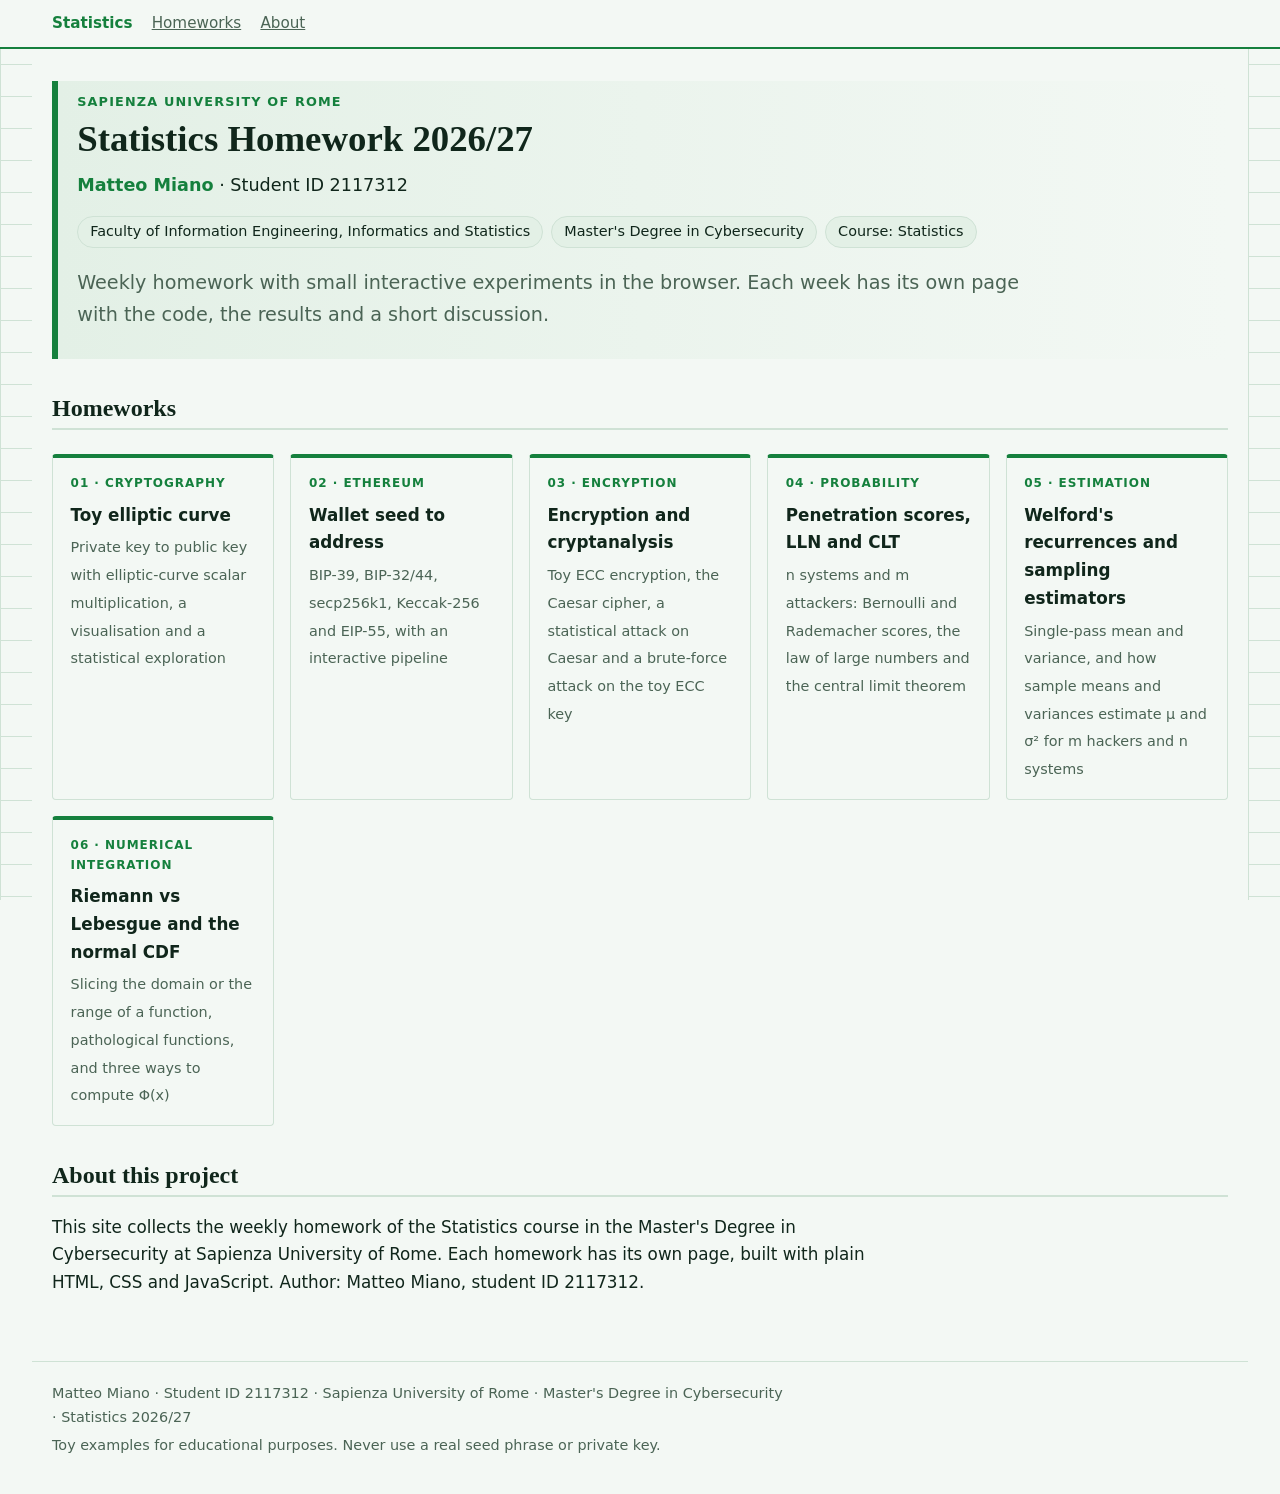
==== commit d7abf470: "Add Homework 6" ====
--- a/index.html
+++ b/index.html
@@ -58,11 +58,18 @@
         <span class="meta">Single-pass mean and variance, and how sample means and variances estimate μ and σ² for m hackers and n systems</span>
       </a>
     </li>
-    <!-- Next homework: copy a block above, change the tag, name, text and link (homework-06/index.html).
+    <li>
+      <a class="hw-card" href="homework-06/index.html">
+        <span class="tag">06 · Numerical integration</span>
+        <span class="name">Riemann vs Lebesgue and the normal CDF</span>
+        <span class="meta">Slicing the domain or the range of a function, pathological functions, and three ways to compute Φ(x)</span>
+      </a>
+    </li>
+    <!-- Next homework: copy a block above, change the tag, name, text and link (homework-07/index.html).
          Not ready yet? Use this version instead (not clickable):
     <li>
       <div class="hw-card soon">
-        <span class="tag">06</span>
+        <span class="tag">07</span>
         <span class="name">Coming soon</span>
       </div>
     </li>
